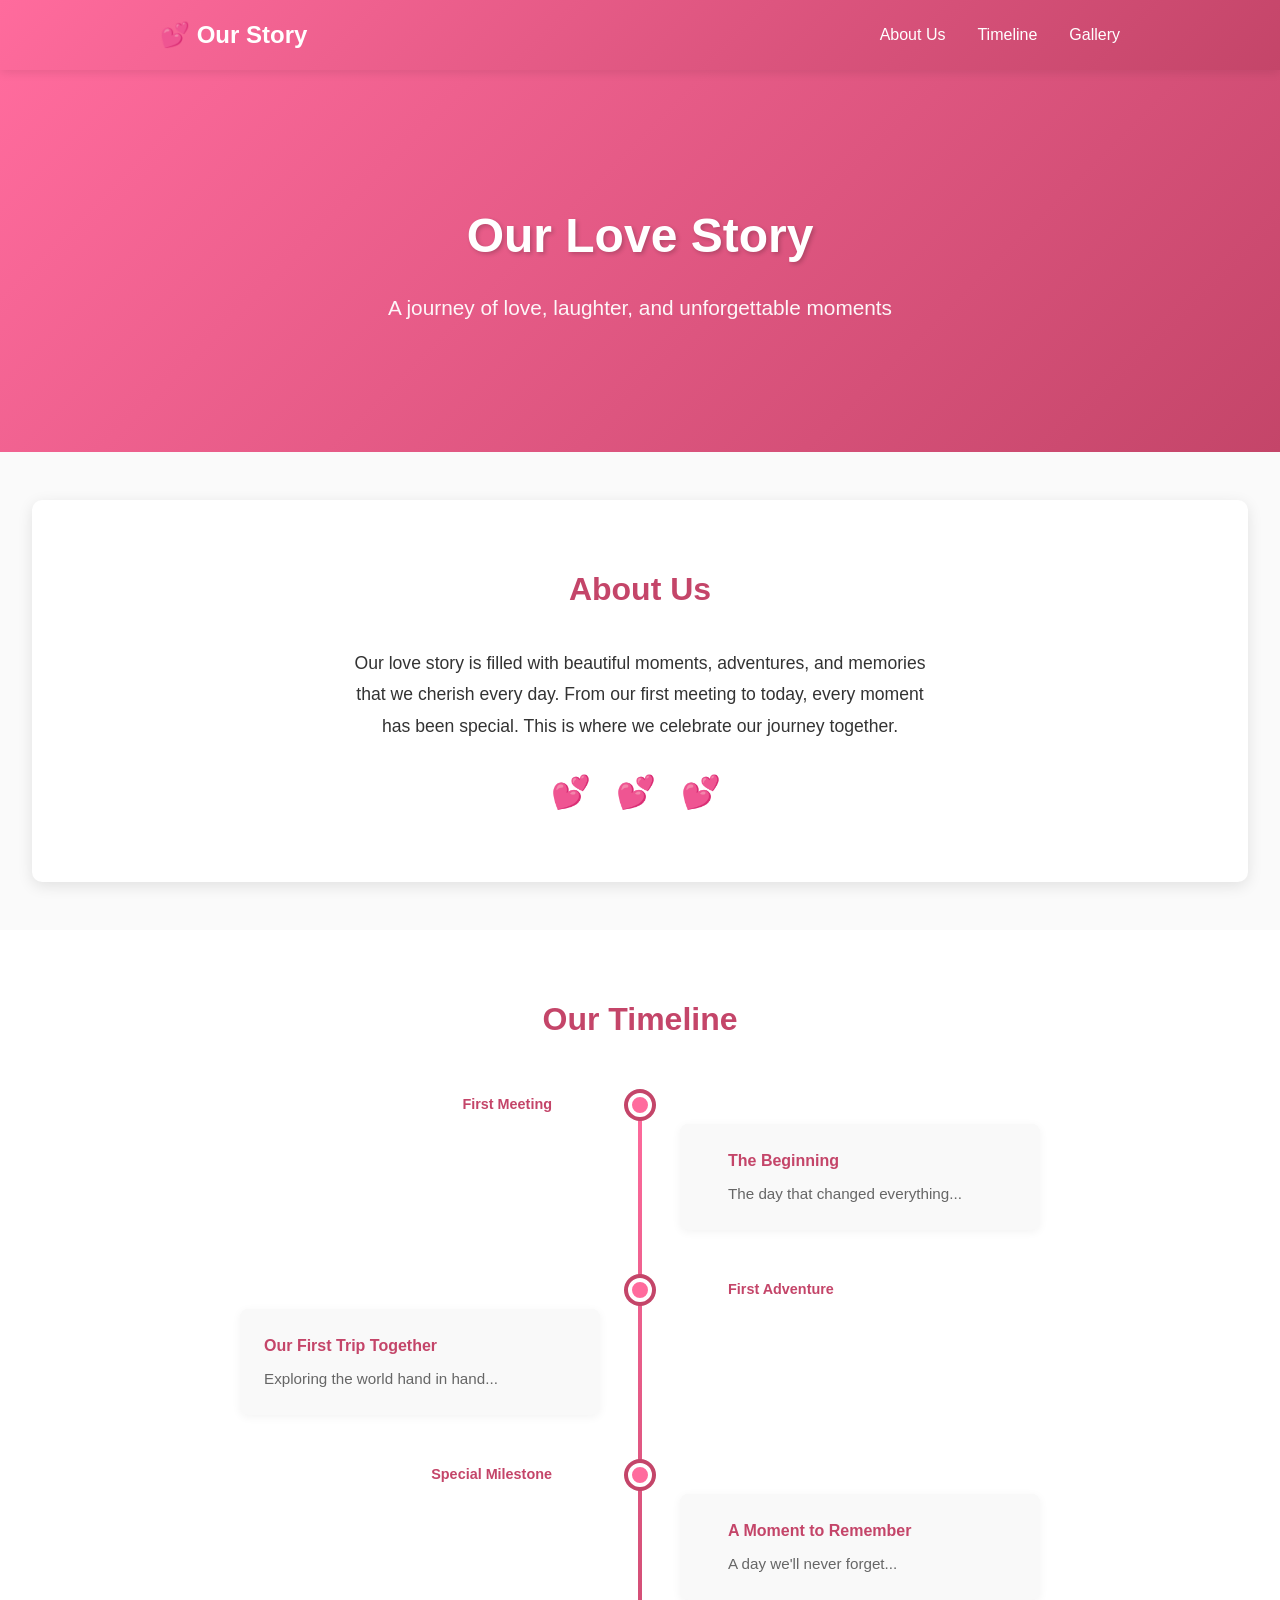
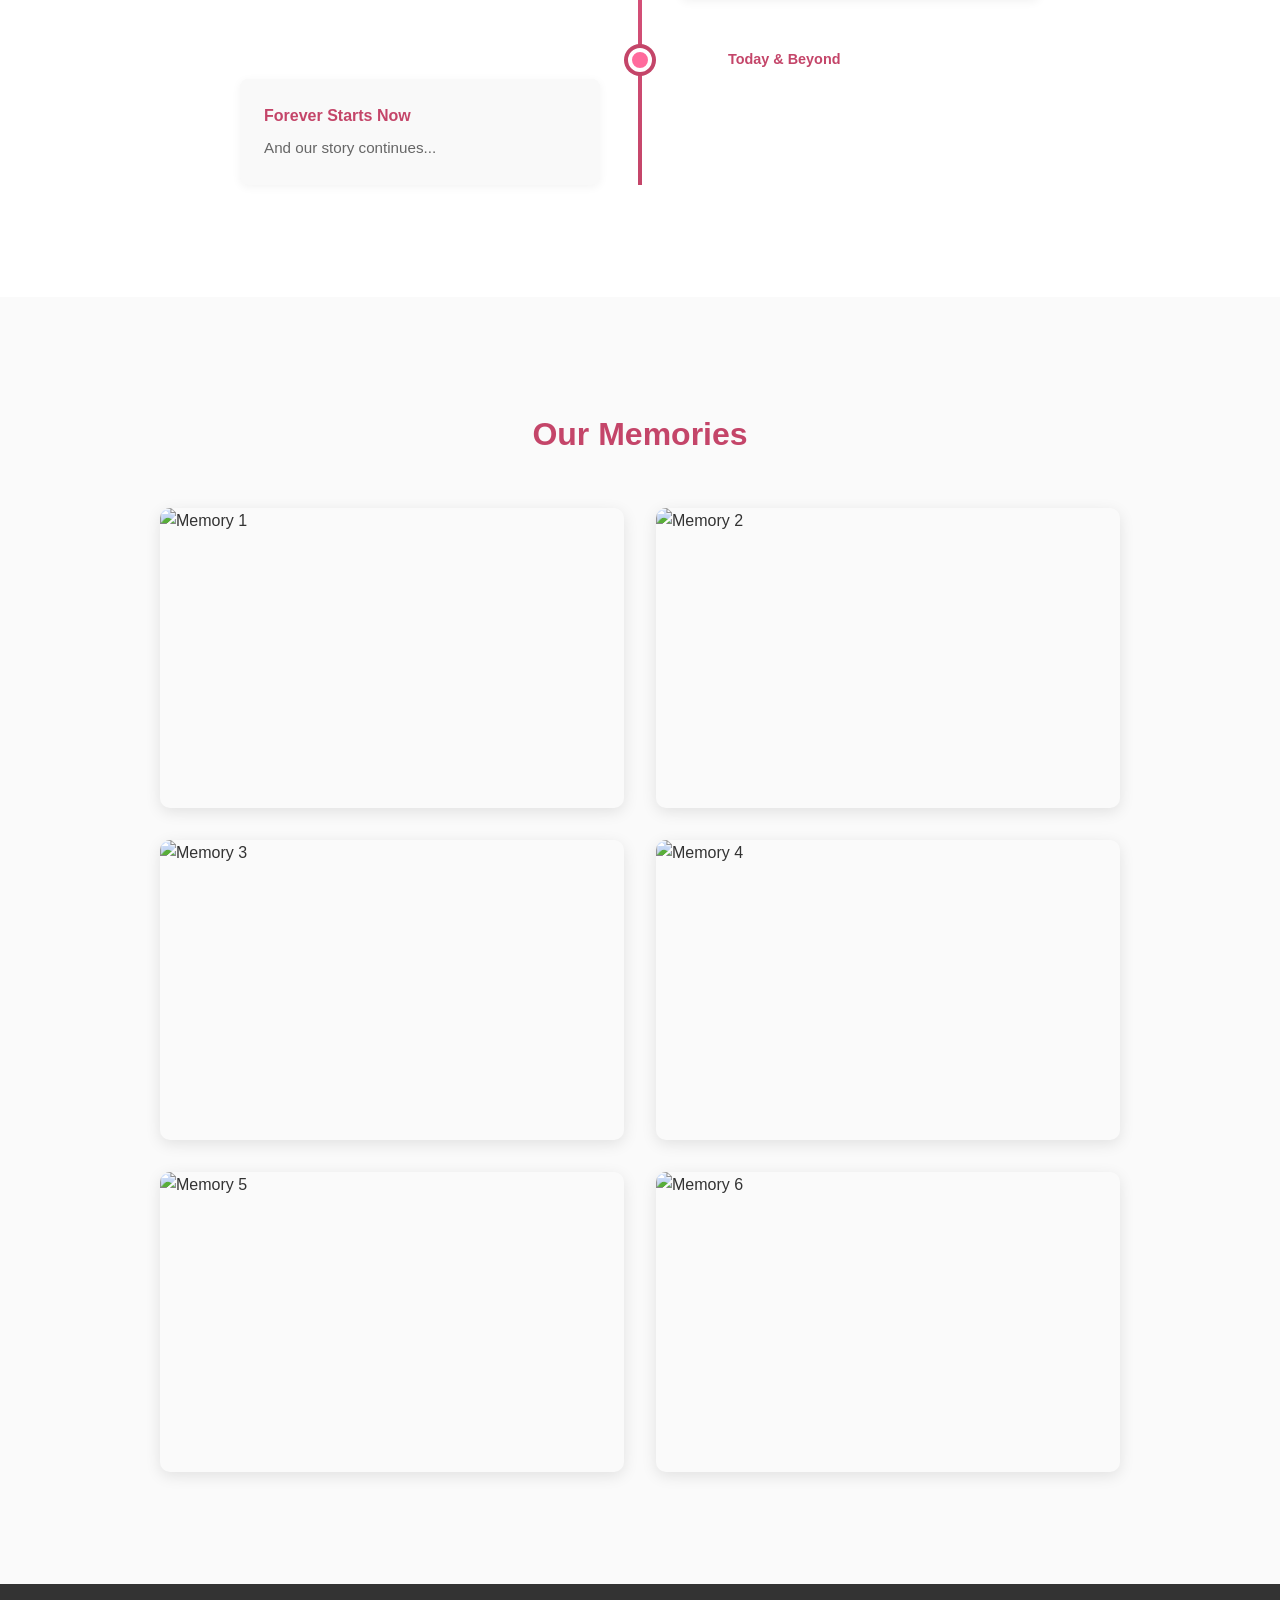
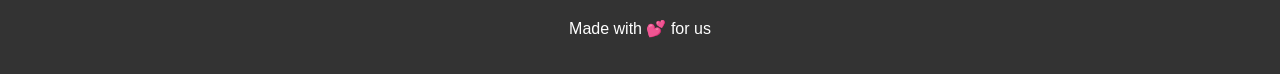
==== index.html @ 3ab08fc6 "Initial relationship website setup" ====
<!DOCTYPE html>
<html lang="en">
<head>
    <meta charset="UTF-8">
    <meta name="viewport" content="width=device-width, initial-scale=1.0">
    <title>Our Love Story - Ntando & You</title>
    <link rel="stylesheet" href="styles.css">
</head>
<body>
    <!-- Navigation -->
    <nav class="navbar">
        <div class="container">
            <div class="logo">💕 Our Story</div>
            <ul class="nav-links">
                <li><a href="#about">About Us</a></li>
                <li><a href="#timeline">Timeline</a></li>
                <li><a href="#gallery">Gallery</a></li>
            </ul>
        </div>
    </nav>

    <!-- Hero Section -->
    <section class="hero">
        <div class="hero-content">
            <h1>Our Love Story</h1>
            <p>A journey of love, laughter, and unforgettable moments</p>
        </div>
    </section>

    <!-- About Us Section -->
    <section id="about" class="about">
        <div class="container">
            <h2>About Us</h2>
            <div class="about-content">
                <p>
                    Our love story is filled with beautiful moments, adventures, and memories 
                    that we cherish every day. From our first meeting to today, every moment 
                    has been special. This is where we celebrate our journey together.
                </p>
                <div class="hearts">💕 💕 💕</div>
            </div>
        </div>
    </section>

    <!-- Timeline Section -->
    <section id="timeline" class="timeline">
        <div class="container">
            <h2>Our Timeline</h2>
            <div class="timeline-content">
                <div class="timeline-item">
                    <div class="timeline-date">First Meeting</div>
                    <div class="timeline-description">
                        <strong>The Beginning</strong>
                        <p>The day that changed everything...</p>
                    </div>
                </div>

                <div class="timeline-item">
                    <div class="timeline-date">First Adventure</div>
                    <div class="timeline-description">
                        <strong>Our First Trip Together</strong>
                        <p>Exploring the world hand in hand...</p>
                    </div>
                </div>

                <div class="timeline-item">
                    <div class="timeline-date">Special Milestone</div>
                    <div class="timeline-description">
                        <strong>A Moment to Remember</strong>
                        <p>A day we'll never forget...</p>
                    </div>
                </div>

                <div class="timeline-item">
                    <div class="timeline-date">Today & Beyond</div>
                    <div class="timeline-description">
                        <strong>Forever Starts Now</strong>
                        <p>And our story continues...</p>
                    </div>
                </div>
            </div>
        </div>
    </section>

    <!-- Gallery Section -->
    <section id="gallery" class="gallery">
        <div class="container">
            <h2>Our Memories</h2>
            <div class="gallery-grid">
                <!-- Placeholder images - replace with your photos -->
                <div class="gallery-item">
                    <img src="https://via.placeholder.com/300?text=Photo+1" alt="Memory 1">
                    <div class="photo-caption">Amazing Moment</div>
                </div>

                <div class="gallery-item">
                    <img src="https://via.placeholder.com/300?text=Photo+2" alt="Memory 2">
                    <div class="photo-caption">Adventures Together</div>
                </div>

                <div class="gallery-item">
                    <img src="https://via.placeholder.com/300?text=Photo+3" alt="Memory 3">
                    <div class="photo-caption">Pure Happiness</div>
                </div>

                <div class="gallery-item">
                    <img src="https://via.placeholder.com/300?text=Photo+4" alt="Memory 4">
                    <div class="photo-caption">Unforgettable Day</div>
                </div>

                <div class="gallery-item">
                    <img src="https://via.placeholder.com/300?text=Photo+5" alt="Memory 5">
                    <div class="photo-caption">Precious Moment</div>
                </div>

                <div class="gallery-item">
                    <img src="https://via.placeholder.com/300?text=Photo+6" alt="Memory 6">
                    <div class="photo-caption">Forever Memories</div>
                </div>
            </div>
        </div>
    </section>

    <!-- Lightbox Modal -->
    <div id="lightbox" class="lightbox">
        <span class="close">&times;</span>
        <img class="lightbox-content" id="lightbox-img">
        <div id="lightbox-caption"></div>
        <button class="prev">❮</button>
        <button class="next">❯</button>
    </div>

    <!-- Footer -->
    <footer class="footer">
        <div class="container">
            <p>Made with 💕 for us</p>
        </div>
    </footer>

    <script src="script.js"></script>
</body>
</html>
---- styles.css ----
* {
    margin: 0;
    padding: 0;
    box-sizing: border-box;
}

body {
    font-family: 'Segoe UI', Tahoma, Geneva, Verdana, sans-serif;
    line-height: 1.6;
    color: #333;
    background-color: #fafafa;
}

.container {
    max-width: 1000px;
    margin: 0 auto;
    padding: 0 20px;
}

/* Navigation */
.navbar {
    background: linear-gradient(135deg, #ff6b9d 0%, #c44569 100%);
    color: white;
    padding: 1rem 0;
    position: sticky;
    top: 0;
    z-index: 100;
    box-shadow: 0 2px 10px rgba(0,0,0,0.1);
}

.navbar .container {
    display: flex;
    justify-content: space-between;
    align-items: center;
}

.logo {
    font-size: 1.5rem;
    font-weight: bold;
}

.nav-links {
    display: flex;
    list-style: none;
    gap: 2rem;
}

.nav-links a {
    color: white;
    text-decoration: none;
    transition: opacity 0.3s;
}

.nav-links a:hover {
    opacity: 0.8;
}

/* Hero Section */
.hero {
    background: linear-gradient(135deg, #ff6b9d 0%, #c44569 100%);
    color: white;
    padding: 8rem 2rem;
    text-align: center;
    margin-bottom: 3rem;
}

.hero-content h1 {
    font-size: 3rem;
    margin-bottom: 1rem;
    text-shadow: 2px 2px 4px rgba(0,0,0,0.2);
}

.hero-content p {
    font-size: 1.3rem;
    opacity: 0.95;
}

/* About Section */
.about {
    background: white;
    padding: 4rem 2rem;
    margin-bottom: 3rem;
    border-radius: 10px;
    box-shadow: 0 4px 15px rgba(0,0,0,0.1);
    margin: 3rem 2rem;
}

.about h2 {
    text-align: center;
    font-size: 2rem;
    margin-bottom: 2rem;
    color: #c44569;
}

.about-content {
    text-align: center;
    max-width: 600px;
    margin: 0 auto;
}

.about-content p {
    font-size: 1.1rem;
    line-height: 1.8;
    margin-bottom: 1.5rem;
}

.hearts {
    font-size: 2rem;
    letter-spacing: 0.5rem;
}

/* Timeline Section */
.timeline {
    padding: 4rem 2rem;
    background: white;
    margin: 3rem 0;
}

.timeline h2 {
    text-align: center;
    font-size: 2rem;
    margin-bottom: 3rem;
    color: #c44569;
}

.timeline-content {
    position: relative;
    max-width: 800px;
    margin: 0 auto;
}

.timeline-content::before {
    content: '';
    position: absolute;
    left: 50%;
    transform: translateX(-50%);
    width: 4px;
    height: 100%;
    background: linear-gradient(180deg, #ff6b9d, #c44569);
}

.timeline-item {
    margin-bottom: 3rem;
    position: relative;
}

.timeline-item:nth-child(odd) .timeline-date {
    margin-left: 0;
    margin-right: auto;
    text-align: right;
    padding-right: 3rem;
    max-width: 45%;
}

.timeline-item:nth-child(even) .timeline-date {
    margin-left: auto;
    margin-right: 0;
    text-align: left;
    padding-left: 3rem;
    max-width: 45%;
}

.timeline-item:nth-child(odd) .timeline-description {
    margin-left: auto;
    margin-right: 0;
    padding-left: 3rem;
    max-width: 45%;
}

.timeline-item:nth-child(even) .timeline-description {
    margin-left: 0;
    margin-right: auto;
    padding-right: 3rem;
    max-width: 45%;
}

.timeline-date {
    font-size: 0.9rem;
    color: #c44569;
    font-weight: bold;
    margin-bottom: 0.5rem;
}

.timeline-description {
    background: #f9f9f9;
    padding: 1.5rem;
    border-radius: 8px;
    box-shadow: 0 2px 10px rgba(0,0,0,0.05);
}

.timeline-description strong {
    color: #c44569;
    display: block;
    margin-bottom: 0.5rem;
}

.timeline-description p {
    font-size: 0.95rem;
    color: #666;
}

.timeline-item::after {
    content: '';
    position: absolute;
    left: 50%;
    top: 0;
    width: 16px;
    height: 16px;
    background: #ff6b9d;
    border: 4px solid white;
    border-radius: 50%;
    transform: translateX(-50%);
    box-shadow: 0 0 0 4px #c44569;
}

/* Gallery Section */
.gallery {
    padding: 4rem 2rem;
    background: #fafafa;
}

.gallery h2 {
    text-align: center;
    font-size: 2rem;
    margin-bottom: 3rem;
    color: #c44569;
}

.gallery-grid {
    display: grid;
    grid-template-columns: repeat(auto-fit, minmax(300px, 1fr));
    gap: 2rem;
    max-width: 1200px;
    margin: 0 auto;
}

.gallery-item {
    position: relative;
    overflow: hidden;
    border-radius: 10px;
    cursor: pointer;
    box-shadow: 0 4px 15px rgba(0,0,0,0.1);
    transition: transform 0.3s, box-shadow 0.3s;
}

.gallery-item:hover {
    transform: scale(1.05);
    box-shadow: 0 8px 25px rgba(0,0,0,0.2);
}

.gallery-item img {
    width: 100%;
    height: 300px;
    object-fit: cover;
    display: block;
}

.photo-caption {
    position: absolute;
    bottom: 0;
    left: 0;
    right: 0;
    background: linear-gradient(to top, rgba(0,0,0,0.8), transparent);
    color: white;
    padding: 1.5rem 1rem 1rem;
    text-align: center;
    font-weight: bold;
    opacity: 0;
    transition: opacity 0.3s;
}

.gallery-item:hover .photo-caption {
    opacity: 1;
}

/* Lightbox */
.lightbox {
    display: none;
    position: fixed;
    top: 0;
    left: 0;
    width: 100%;
    height: 100%;
    background-color: rgba(0, 0, 0, 0.9);
    z-index: 1000;
    align-items: center;
    justify-content: center;
}

.lightbox.active {
    display: flex;
    flex-direction: column;
}

.lightbox-content {
    max-width: 90%;
    max-height: 80%;
    object-fit: contain;
}

#lightbox-caption {
    color: white;
    text-align: center;
    margin-top: 1rem;
    font-size: 1rem;
}

.close {
    position: absolute;
    top: 20px;
    right: 40px;
    color: white;
    font-size: 40px;
    cursor: pointer;
    transition: transform 0.2s;
}

.close:hover {
    transform: scale(1.2);
}

.prev, .next {
    position: absolute;
    top: 50%;
    transform: translateY(-50%);
    background-color: rgba(255, 255, 255, 0.3);
    color: white;
    border: none;
    padding: 1rem 1.5rem;
    cursor: pointer;
    font-size: 1.5rem;
    transition: background-color 0.3s;
    border-radius: 5px;
}

.prev:hover, .next:hover {
    background-color: rgba(255, 255, 255, 0.5);
}

.prev {
    left: 20px;
}

.next {
    right: 20px;
}

/* Footer */
.footer {
    background: #333;
    color: white;
    text-align: center;
    padding: 2rem;
    margin-top: 3rem;
}

/* Responsive Design */
@media (max-width: 768px) {
    .hero-content h1 {
        font-size: 2rem;
    }

    .nav-links {
        gap: 1rem;
        font-size: 0.9rem;
    }

    .timeline-content::before {
        left: 0;
    }

    .timeline-item:nth-child(odd) .timeline-date,
    .timeline-item:nth-child(even) .timeline-date {
        max-width: 100%;
        text-align: left;
        padding-left: 2rem;
        padding-right: 0;
        margin-left: 0;
        margin-right: 0;
    }

    .timeline-item:nth-child(odd) .timeline-description,
    .timeline-item:nth-child(even) .timeline-description {
        max-width: 100%;
        padding-left: 2rem;
        padding-right: 0;
        margin-left: 0;
        margin-right: 0;
    }

    .timeline-item::after {
        left: 0;
        transform: translateX(-50%);
    }

    .gallery-grid {
        grid-template-columns: 1fr;
    }

    .prev, .next {
        padding: 0.75rem 1rem;
        font-size: 1rem;
    }
}
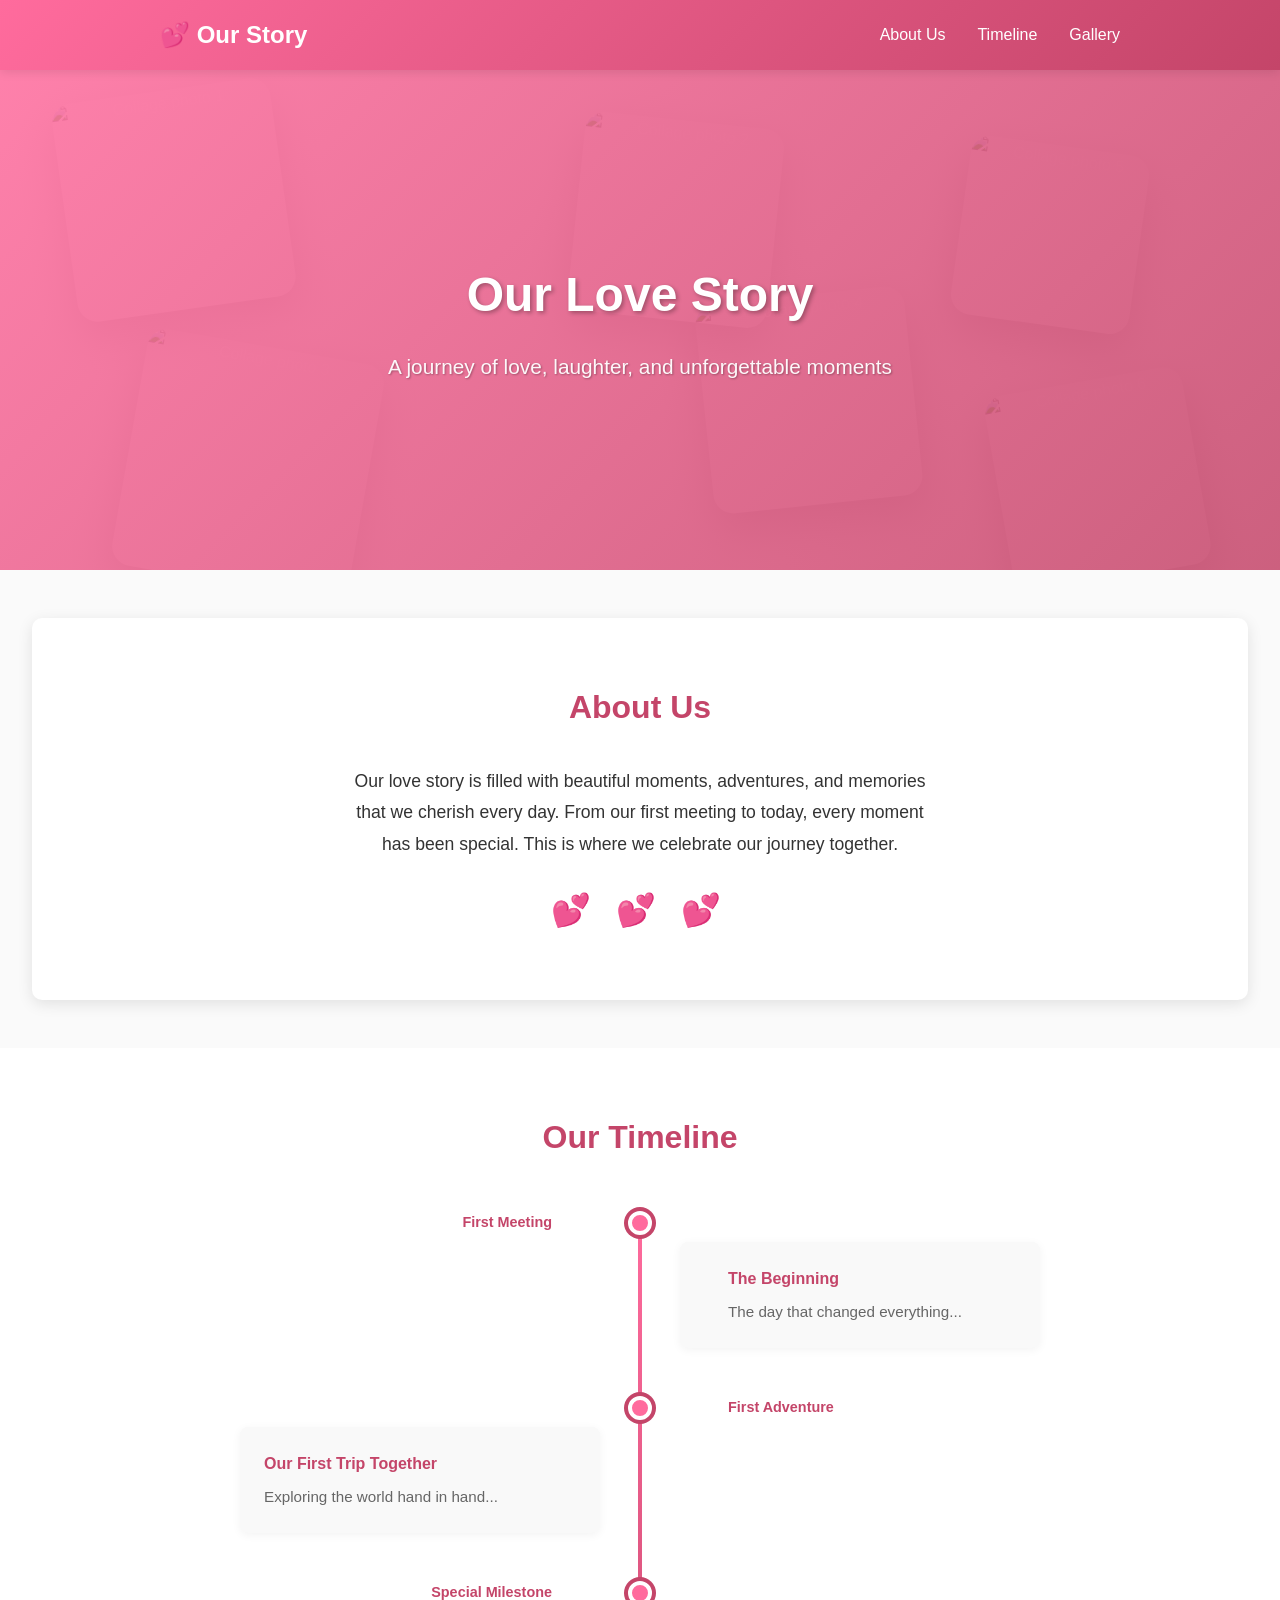
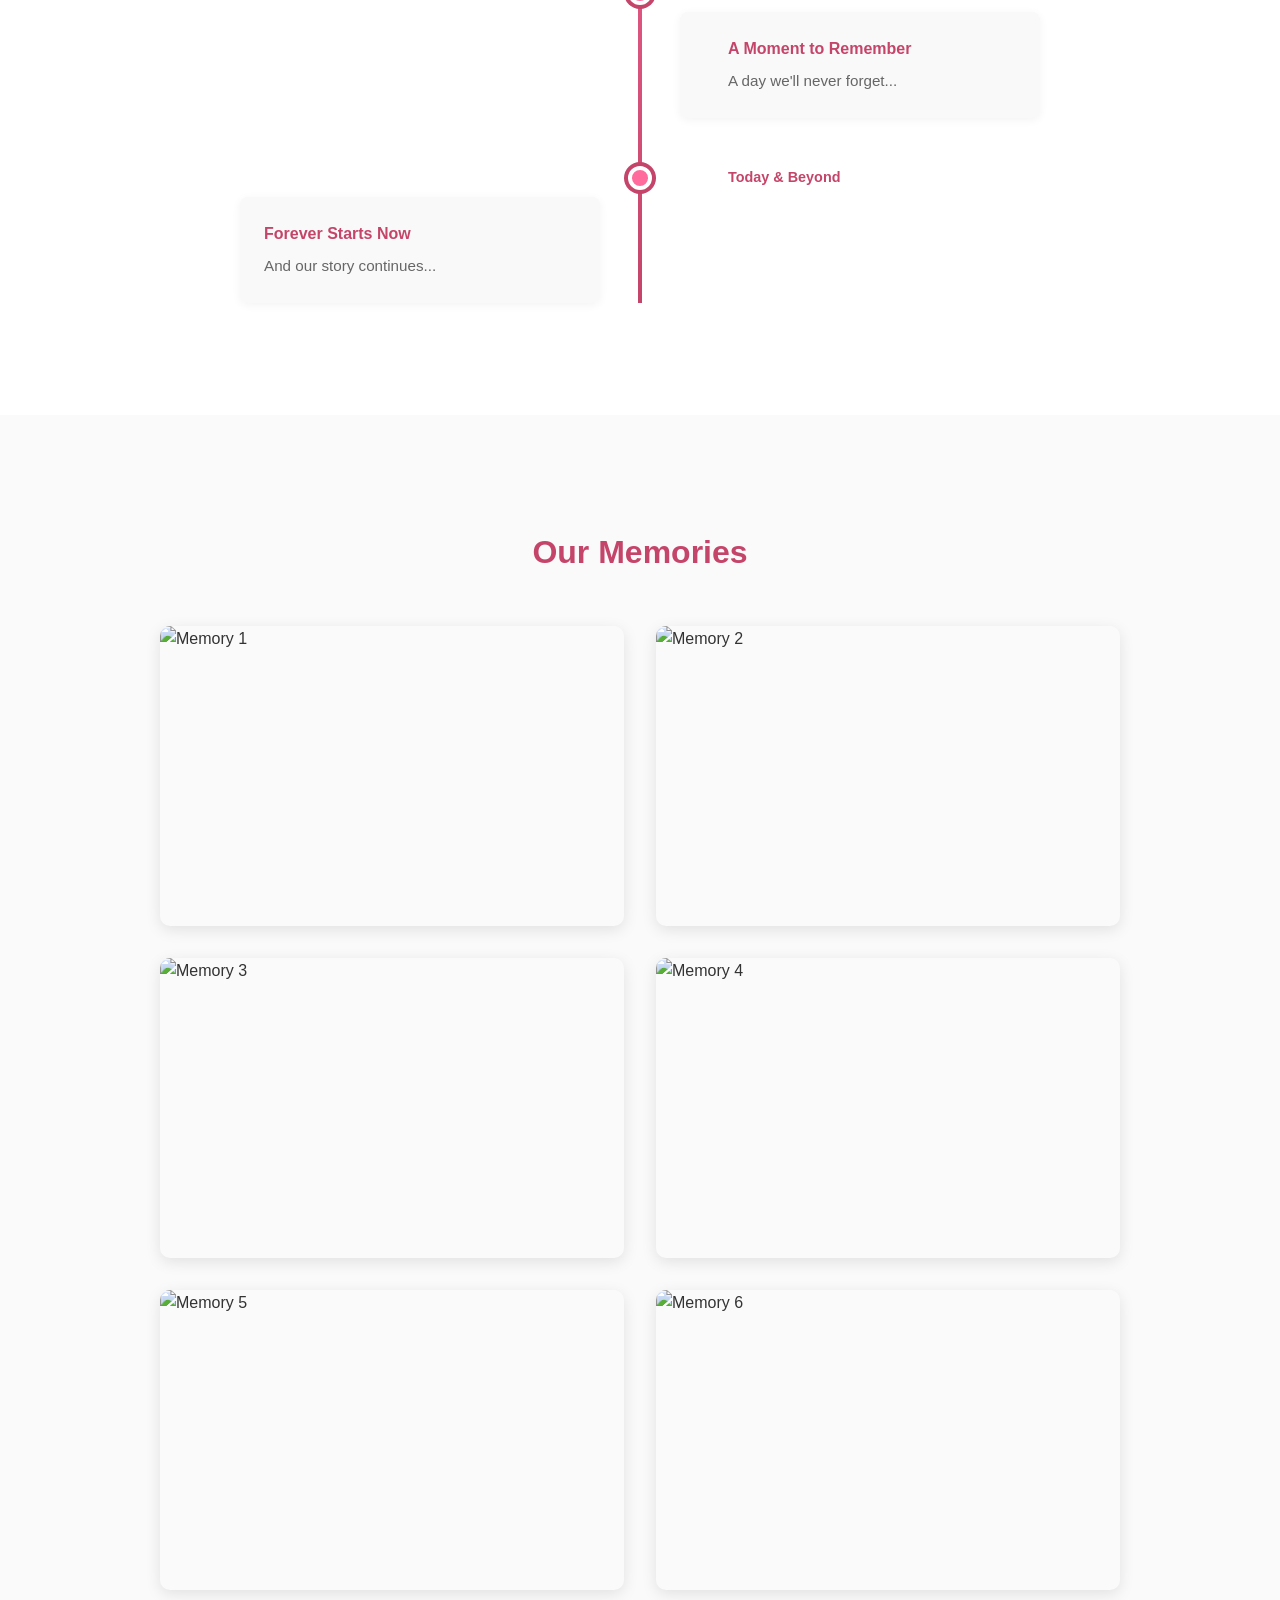
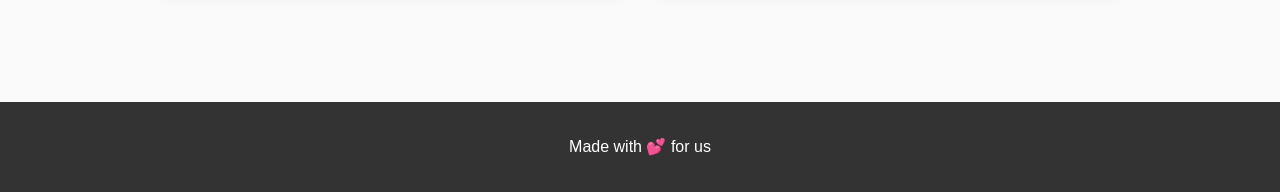
==== commit 60980203: "Commit remaining homepage layout and style updates" ====
--- a/index.html
+++ b/index.html
@@ -21,6 +21,7 @@
 
     <!-- Hero Section -->
     <section class="hero">
+        <div class="hero-collage"></div>
         <div class="hero-content">
             <h1>Our Love Story</h1>
             <p>A journey of love, laughter, and unforgettable moments</p>
--- a/styles.css
+++ b/styles.css
@@ -57,22 +57,67 @@
 
 /* Hero Section */
 .hero {
-    background: linear-gradient(135deg, #ff6b9d 0%, #c44569 100%);
+    position: relative;
     color: white;
     padding: 8rem 2rem;
     text-align: center;
     margin-bottom: 3rem;
+    overflow: hidden;
+    min-height: 500px;
+    display: flex;
+    align-items: center;
+    justify-content: center;
+}
+
+.hero::before {
+    content: '';
+    position: absolute;
+    top: 0;
+    left: 0;
+    right: 0;
+    bottom: 0;
+    background: linear-gradient(135deg, rgba(255, 107, 157, 0.85) 0%, rgba(196, 69, 105, 0.85) 100%);
+    z-index: 1;
+}
+
+.hero-collage {
+    position: absolute;
+    inset: 0;
+    z-index: 0;
+    pointer-events: none;
+}
+
+.hero-collage .collage-item {
+    position: absolute;
+    border-radius: 20px;
+    overflow: hidden;
+    box-shadow: 0 18px 40px rgba(0, 0, 0, 0.2);
+    transform: rotate(0deg);
+    opacity: 0.85;
+}
+
+.hero-collage .collage-item img {
+    width: 100%;
+    height: 100%;
+    object-fit: cover;
+    display: block;
+}
+
+.hero-content {
+    position: relative;
+    z-index: 2;
 }
 
 .hero-content h1 {
     font-size: 3rem;
     margin-bottom: 1rem;
-    text-shadow: 2px 2px 4px rgba(0,0,0,0.2);
+    text-shadow: 2px 2px 4px rgba(0,0,0,0.3);
 }
 
 .hero-content p {
     font-size: 1.3rem;
     opacity: 0.95;
+    text-shadow: 1px 1px 2px rgba(0,0,0,0.3);
 }
 
 /* About Section */
@@ -356,6 +401,17 @@
 
 /* Responsive Design */
 @media (max-width: 768px) {
+    .hero {
+        min-height: 400px;
+        padding: 6rem 2rem;
+    }
+
+    .hero-collage {
+        background-size: 
+            200px 200px, 180px 180px, 190px 190px,
+            210px 210px, 185px 185px, 200px 200px;
+    }
+
     .hero-content h1 {
         font-size: 2rem;
     }
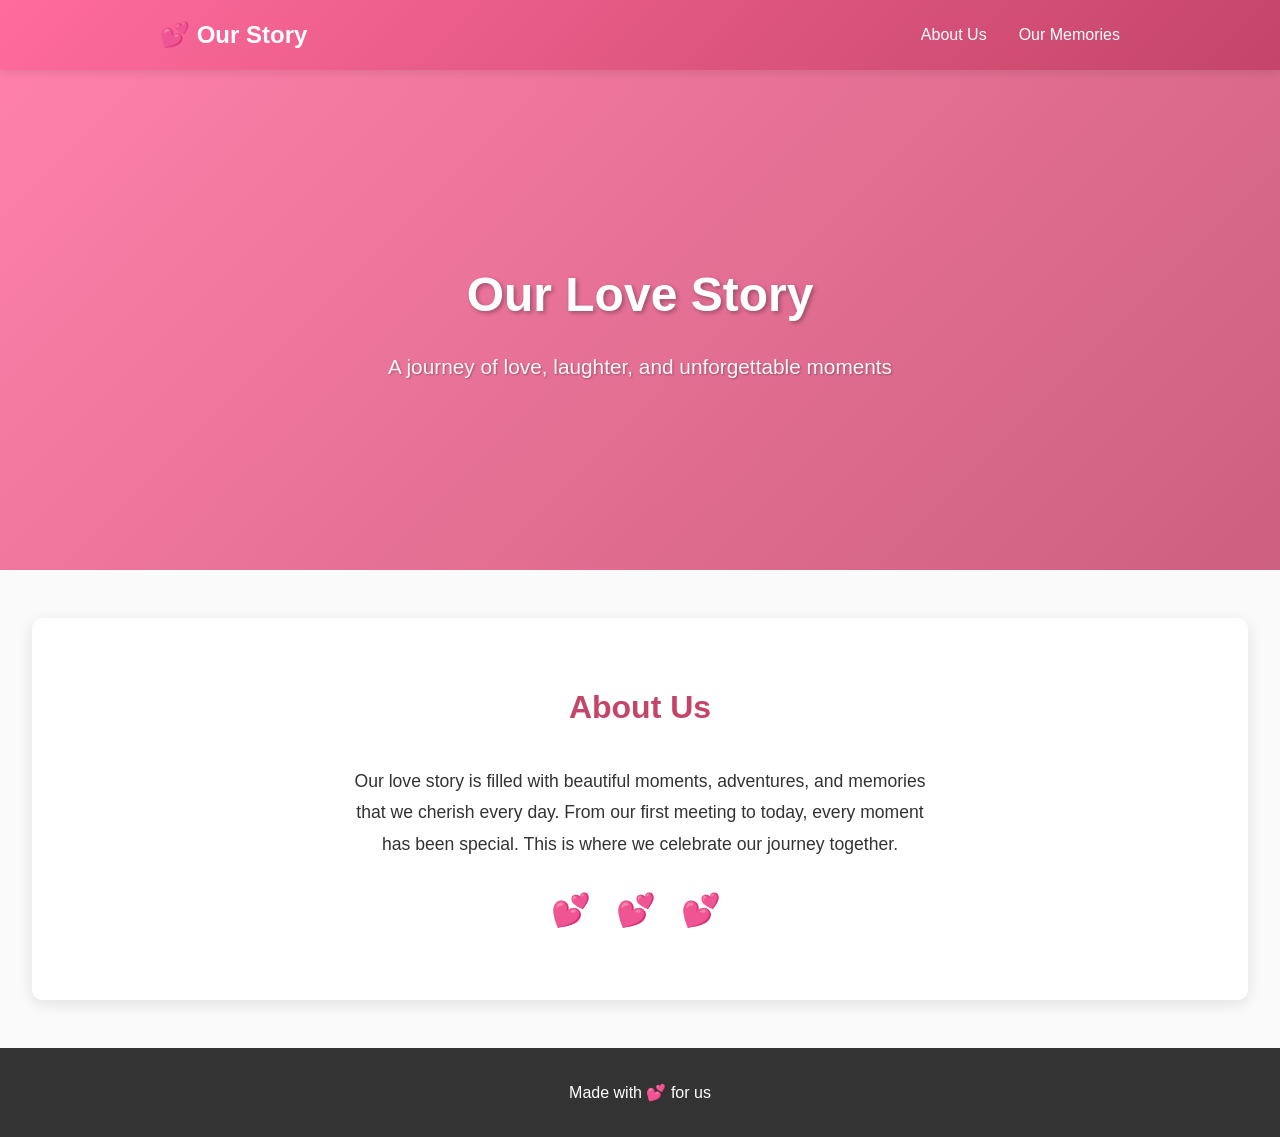
==== commit a61fa377: "Add memories page with collage layout and remove timeline section" ====
--- a/index.html
+++ b/index.html
@@ -13,8 +13,7 @@
             <div class="logo">💕 Our Story</div>
             <ul class="nav-links">
                 <li><a href="#about">About Us</a></li>
-                <li><a href="#timeline">Timeline</a></li>
-                <li><a href="#gallery">Gallery</a></li>
+                <li><a href="memories.html">Our Memories</a></li>
             </ul>
         </div>
     </nav>
@@ -43,84 +42,8 @@
         </div>
     </section>
 
-    <!-- Timeline Section -->
-    <section id="timeline" class="timeline">
-        <div class="container">
-            <h2>Our Timeline</h2>
-            <div class="timeline-content">
-                <div class="timeline-item">
-                    <div class="timeline-date">First Meeting</div>
-                    <div class="timeline-description">
-                        <strong>The Beginning</strong>
-                        <p>The day that changed everything...</p>
-                    </div>
-                </div>
 
-                <div class="timeline-item">
-                    <div class="timeline-date">First Adventure</div>
-                    <div class="timeline-description">
-                        <strong>Our First Trip Together</strong>
-                        <p>Exploring the world hand in hand...</p>
-                    </div>
-                </div>
 
-                <div class="timeline-item">
-                    <div class="timeline-date">Special Milestone</div>
-                    <div class="timeline-description">
-                        <strong>A Moment to Remember</strong>
-                        <p>A day we'll never forget...</p>
-                    </div>
-                </div>
-
-                <div class="timeline-item">
-                    <div class="timeline-date">Today & Beyond</div>
-                    <div class="timeline-description">
-                        <strong>Forever Starts Now</strong>
-                        <p>And our story continues...</p>
-                    </div>
-                </div>
-            </div>
-        </div>
-    </section>
-
-    <!-- Gallery Section -->
-    <section id="gallery" class="gallery">
-        <div class="container">
-            <h2>Our Memories</h2>
-            <div class="gallery-grid">
-                <!-- Placeholder images - replace with your photos -->
-                <div class="gallery-item">
-                    <img src="https://via.placeholder.com/300?text=Photo+1" alt="Memory 1">
-                    <div class="photo-caption">Amazing Moment</div>
-                </div>
-
-                <div class="gallery-item">
-                    <img src="https://via.placeholder.com/300?text=Photo+2" alt="Memory 2">
-                    <div class="photo-caption">Adventures Together</div>
-                </div>
-
-                <div class="gallery-item">
-                    <img src="https://via.placeholder.com/300?text=Photo+3" alt="Memory 3">
-                    <div class="photo-caption">Pure Happiness</div>
-                </div>
-
-                <div class="gallery-item">
-                    <img src="https://via.placeholder.com/300?text=Photo+4" alt="Memory 4">
-                    <div class="photo-caption">Unforgettable Day</div>
-                </div>
-
-                <div class="gallery-item">
-                    <img src="https://via.placeholder.com/300?text=Photo+5" alt="Memory 5">
-                    <div class="photo-caption">Precious Moment</div>
-                </div>
-
-                <div class="gallery-item">
-                    <img src="https://via.placeholder.com/300?text=Photo+6" alt="Memory 6">
-                    <div class="photo-caption">Forever Memories</div>
-                </div>
-            </div>
-        </div>
-    </section>
 
     <!-- Lightbox Modal -->
     <div id="lightbox" class="lightbox">
--- a/styles.css
+++ b/styles.css
@@ -458,3 +458,122 @@
         font-size: 1rem;
     }
 }
+
+/* Memories Page */
+.memories-page {
+    padding: 4rem 2rem;
+    background: linear-gradient(135deg, #fff5f7 0%, #ffe8ed 100%);
+    min-height: calc(100vh - 80px);
+}
+
+.memories-title {
+    font-size: 2.5rem;
+    text-align: center;
+    color: #c44569;
+    margin-bottom: 1rem;
+}
+
+.memories-subtitle {
+    text-align: center;
+    color: #999;
+    margin-bottom: 3rem;
+    font-size: 1rem;
+}
+
+/* Collage Container */
+.collage-container {
+    display: grid;
+    grid-template-columns: repeat(auto-fill, minmax(200px, 1fr));
+    gap: 1rem;
+    max-width: 1400px;
+    margin: 0 auto;
+    grid-auto-rows: 200px;
+}
+
+.collage-item {
+    position: relative;
+    overflow: hidden;
+    border-radius: 15px;
+    cursor: pointer;
+    box-shadow: 0 4px 15px rgba(0, 0, 0, 0.1);
+    transition: transform 0.3s ease, box-shadow 0.3s ease, filter 0.3s ease;
+    grid-column: span 1;
+    grid-row: span 1;
+}
+
+/* Vary sizes in the collage */
+.collage-item.size-1 {
+    grid-column: span 1;
+    grid-row: span 1;
+}
+
+.collage-item.size-2 {
+    grid-column: span 2;
+    grid-row: span 1;
+}
+
+.collage-item.size-3 {
+    grid-column: span 1;
+    grid-row: span 2;
+}
+
+.collage-item img {
+    width: 100%;
+    height: 100%;
+    object-fit: cover;
+    display: block;
+    transition: transform 0.3s ease;
+}
+
+.collage-item:hover {
+    transform: scale(1.02);
+    box-shadow: 0 8px 25px rgba(0, 0, 0, 0.2);
+    filter: brightness(1.1);
+    z-index: 10;
+}
+
+.collage-item:hover img {
+    transform: scale(1.05);
+}
+
+/* Responsive for Collage */
+@media (max-width: 1024px) {
+    .collage-container {
+        grid-template-columns: repeat(auto-fill, minmax(150px, 1fr));
+        gap: 0.75rem;
+        grid-auto-rows: 150px;
+    }
+
+    .collage-item.size-2 {
+        grid-column: span 1;
+    }
+
+    .collage-item.size-3 {
+        grid-row: span 1;
+    }
+}
+
+@media (max-width: 768px) {
+    .memories-page {
+        padding: 2rem 1rem;
+    }
+
+    .memories-title {
+        font-size: 1.8rem;
+    }
+
+    .collage-container {
+        grid-template-columns: repeat(auto-fill, minmax(120px, 1fr));
+        gap: 0.5rem;
+        grid-auto-rows: 120px;
+    }
+
+    .collage-item.size-2 {
+        grid-column: span 1;
+    }
+
+    .prev, .next {
+        padding: 0.5rem 1rem;
+        font-size: 1.2rem;
+    }
+}
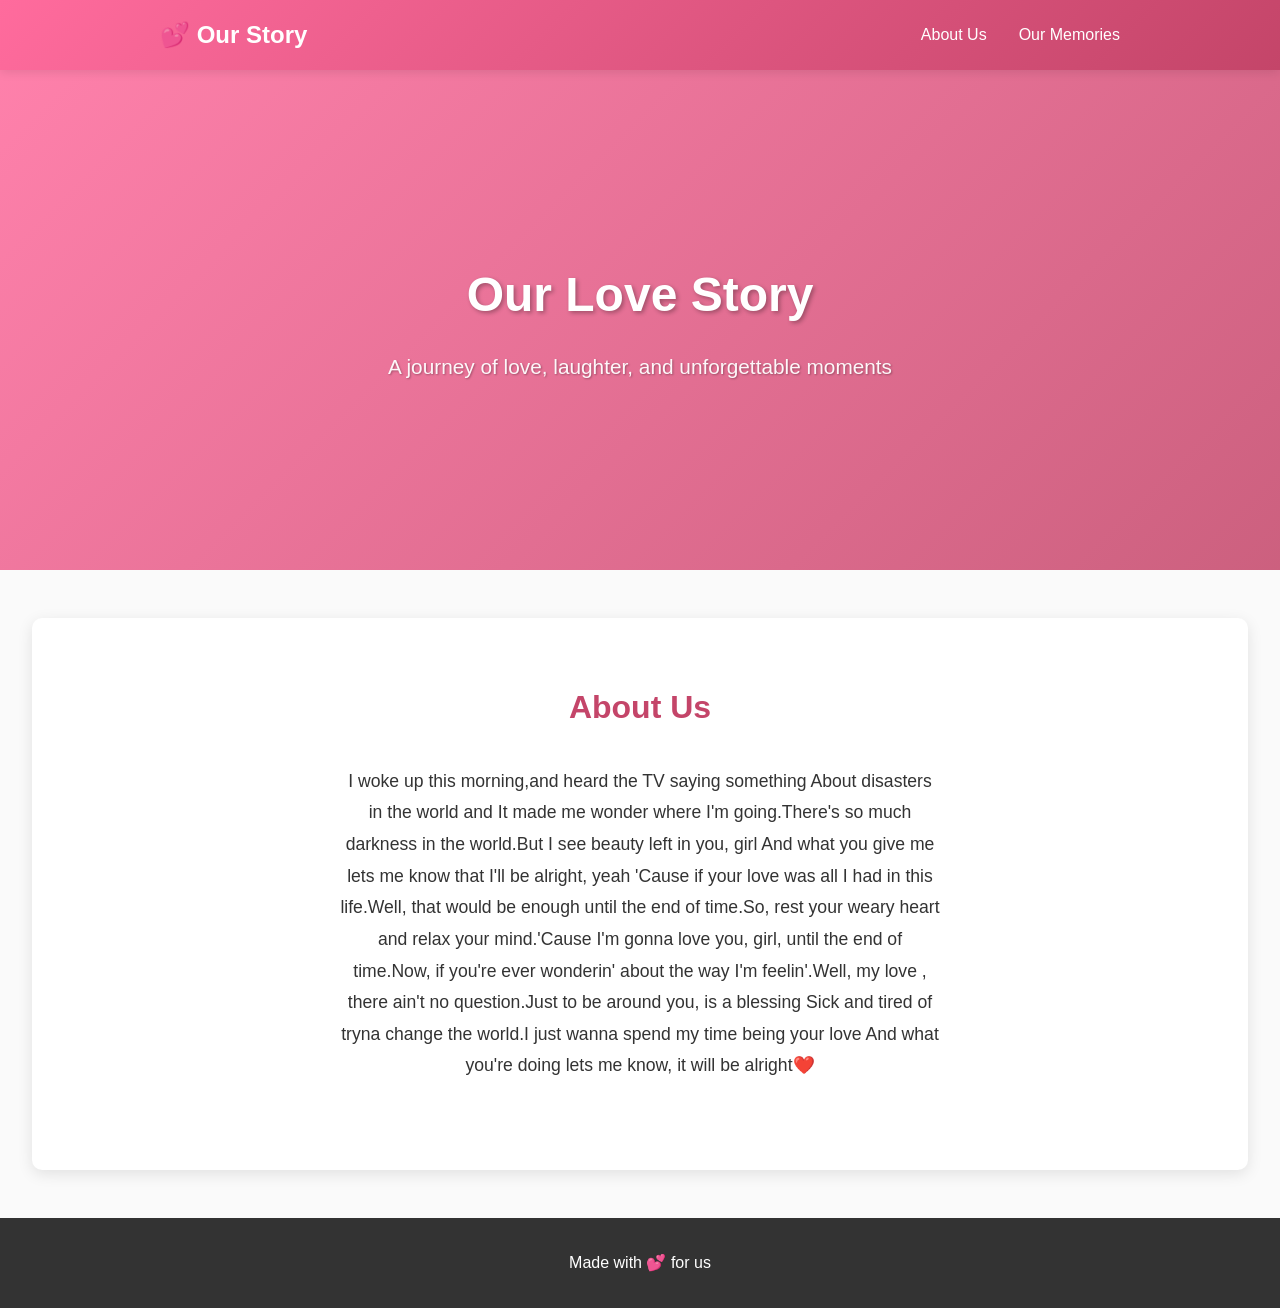
==== commit 9e9fe763: "Change" ====
--- a/index.html
+++ b/index.html
@@ -33,14 +33,20 @@
             <h2>About Us</h2>
             <div class="about-content">
                 <p>
-                    Our love story is filled with beautiful moments, adventures, and memories 
-                    that we cherish every day. From our first meeting to today, every moment 
-                    has been special. This is where we celebrate our journey together.
+                   I woke up this morning,and heard the TV saying something
+About disasters in the world and It made me wonder where I'm going.There's so much darkness in the world.But I see beauty left in you, girl
+And what you give me lets me know that I'll be alright, yeah
+'Cause if your love was all I had in this life.Well, that would be enough until the end of time.So, rest your weary heart and relax your mind.'Cause I'm gonna love you, girl, until the end of time.Now, if you're ever wonderin' about the way I'm feelin'.Well, my love , there ain't no question.Just to be around you, is a blessing
+Sick and tired of tryna change the world.I just wanna spend my time being your love
+And what you're doing lets me know, it will be alright❤️
                 </p>
-                <div class="hearts">💕 💕 💕</div>
-            </div>
         </div>
     </section>
+
+    <!-- Hidden Gallery for Hero Collage Population -->
+    <div class="gallery-grid" style="display: none;">
+        <!-- This section is hidden but used to populate the hero collage -->
+    </div>
 
 
 
--- a/styles.css
+++ b/styles.css
@@ -490,17 +490,6 @@
     grid-auto-rows: 200px;
 }
 
-.collage-item {
-    position: relative;
-    overflow: hidden;
-    border-radius: 15px;
-    cursor: pointer;
-    box-shadow: 0 4px 15px rgba(0, 0, 0, 0.1);
-    transition: transform 0.3s ease, box-shadow 0.3s ease, filter 0.3s ease;
-    grid-column: span 1;
-    grid-row: span 1;
-}
-
 /* Vary sizes in the collage */
 .collage-item.size-1 {
     grid-column: span 1;
@@ -545,11 +534,11 @@
     }
 
     .collage-item.size-2 {
-        grid-column: span 1;
+        grid-column: span 2;
     }
 
     .collage-item.size-3 {
-        grid-row: span 1;
+        grid-row: span 2;
     }
 }
 
@@ -563,13 +552,18 @@
     }
 
     .collage-container {
-        grid-template-columns: repeat(auto-fill, minmax(120px, 1fr));
+        grid-template-columns: repeat(2, minmax(0, 1fr));
         gap: 0.5rem;
-        grid-auto-rows: 120px;
+        grid-auto-rows: 140px;
+        grid-auto-flow: dense;
     }
 
     .collage-item.size-2 {
-        grid-column: span 1;
+        grid-column: span 2;
+    }
+
+    .collage-item.size-3 {
+        grid-row: span 2;
     }
 
     .prev, .next {
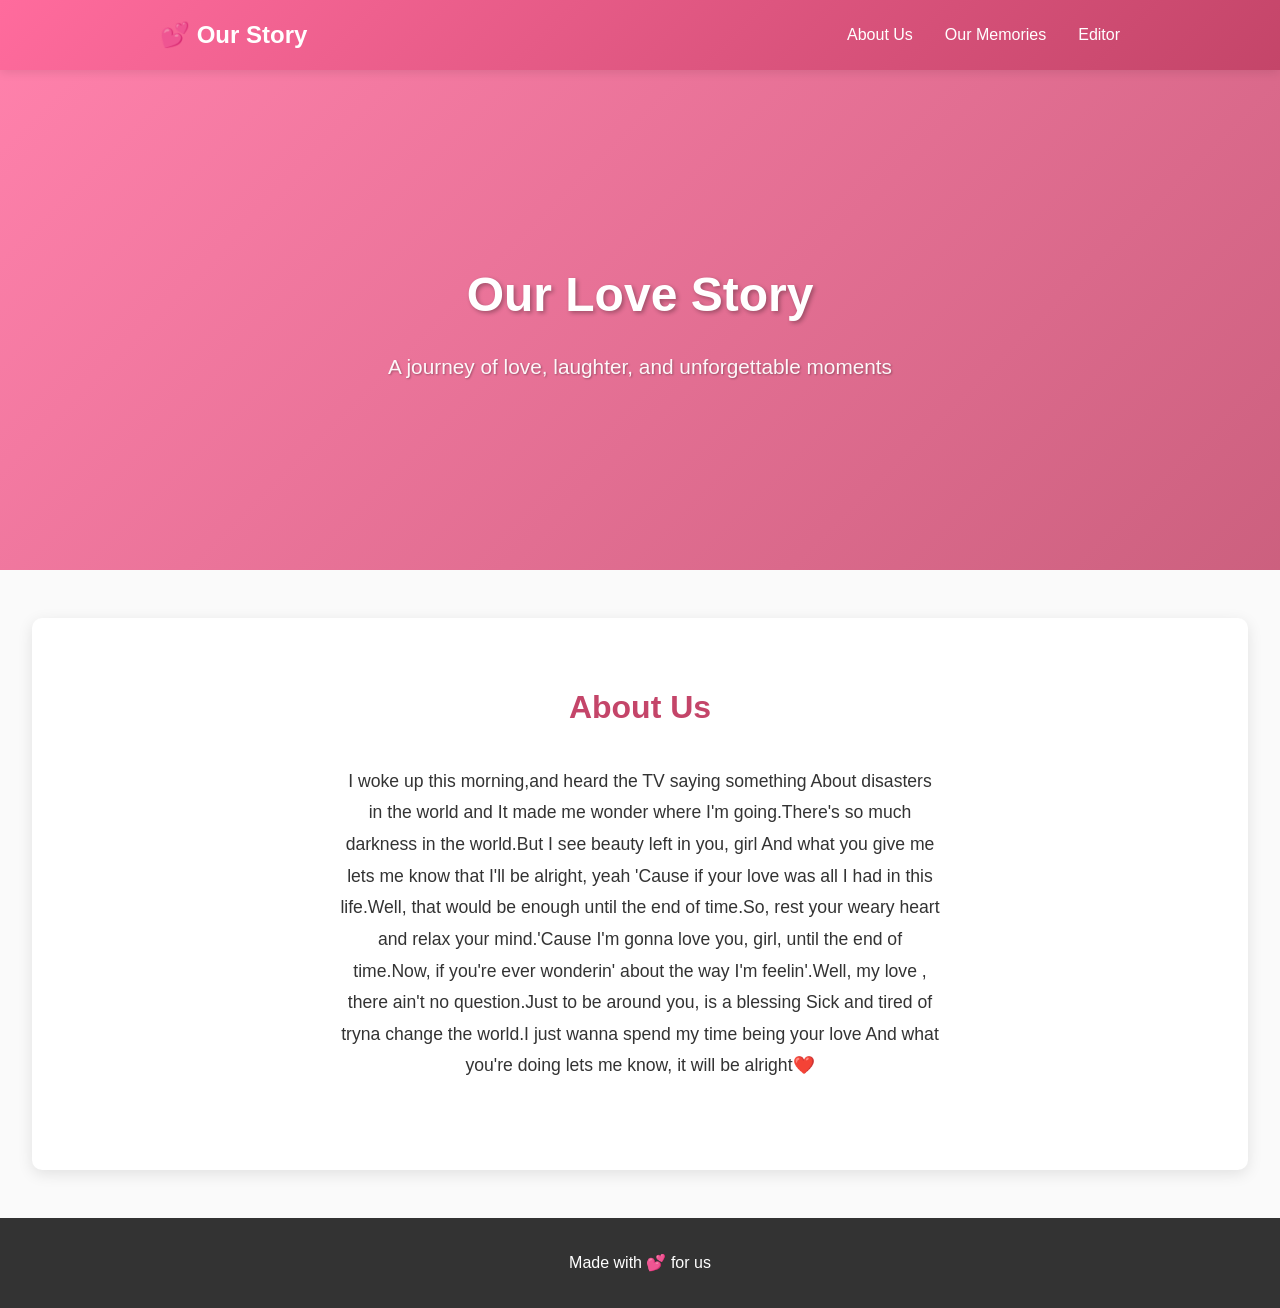
==== commit 6bb28a36: "Add interactive collage editor for adjusting photo focus and positioning" ====
--- a/index.html
+++ b/index.html
@@ -14,6 +14,7 @@
             <ul class="nav-links">
                 <li><a href="#about">About Us</a></li>
                 <li><a href="memories.html">Our Memories</a></li>
+                <li><a href="editor.html">Editor</a></li>
             </ul>
         </div>
     </nav>
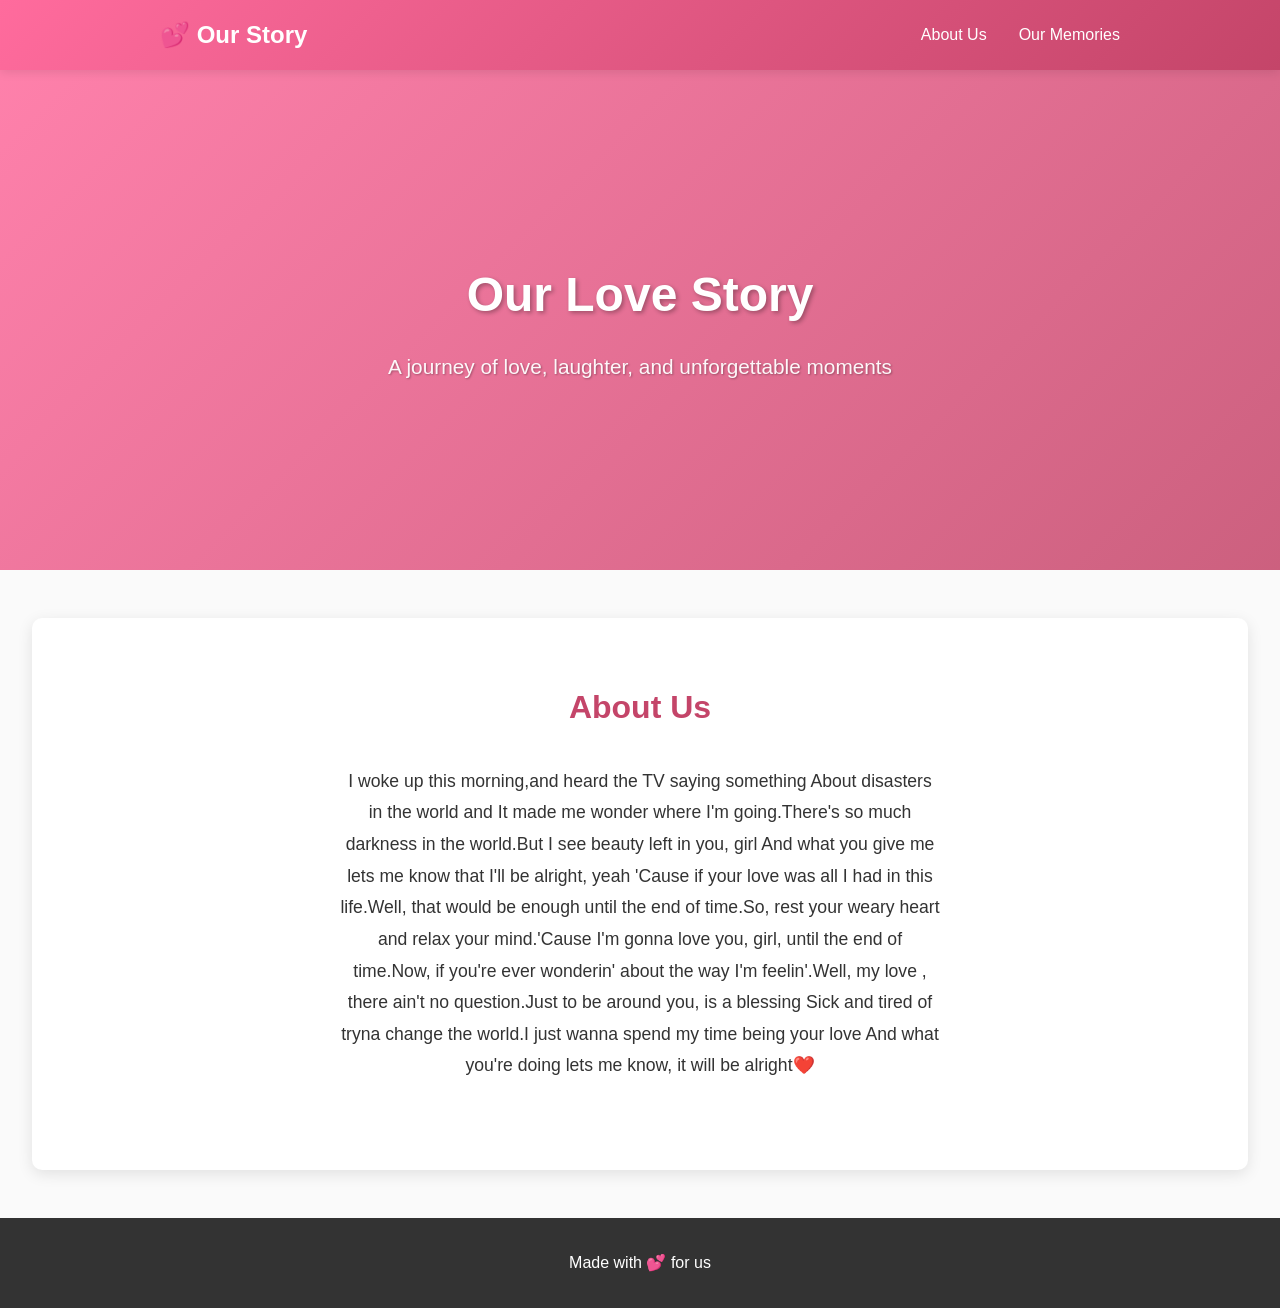
==== commit 1a9735ef: "Change" ====
--- a/index.html
+++ b/index.html
@@ -14,7 +14,6 @@
             <ul class="nav-links">
                 <li><a href="#about">About Us</a></li>
                 <li><a href="memories.html">Our Memories</a></li>
-                <li><a href="editor.html">Editor</a></li>
             </ul>
         </div>
     </nav>
